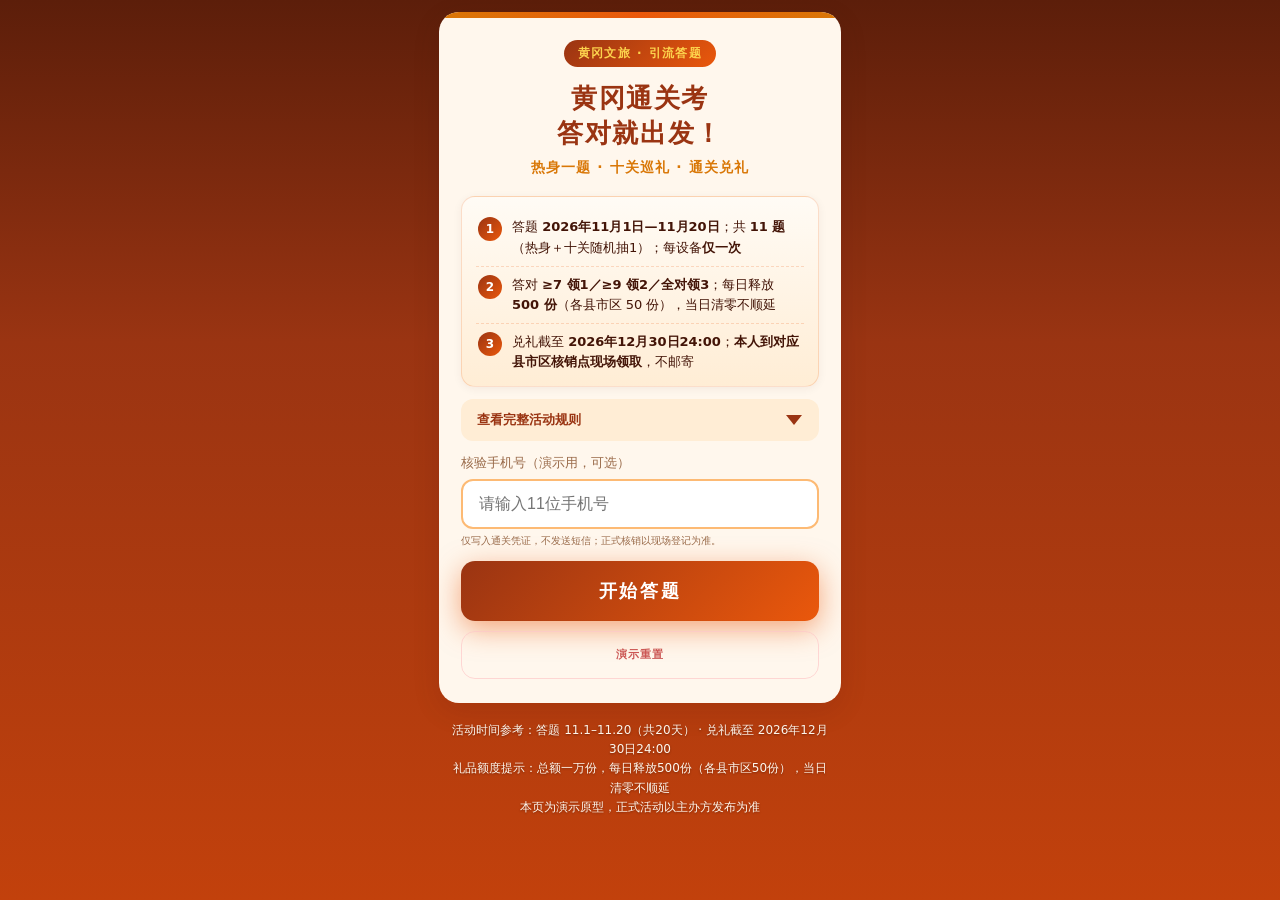
==== index.html @ 7a00eaed "sfx4: swap in SFXMint CC0 jingles Replace the short sample clips with the learning-pack tap, correct" ====
<!DOCTYPE html>
<html lang="zh-CN">
<head>
  <meta charset="UTF-8" />
  <meta name="viewport" content="width=device-width, initial-scale=1, viewport-fit=cover, maximum-scale=1" />
  <meta name="theme-color" content="#c2410c" />
  <meta name="description" content="黄冈通关考　答对就出发！——热身题＋十关文旅知识答题，通关兑礼。" />
  <title>黄冈通关考　答对就出发！</title>
  <link rel="icon" href="favicon.svg" type="image/svg+xml" />
  <link rel="stylesheet" href="styles.css?v=sfx4" />
</head>
<body>
  <div id="app">

    <!-- 首页 -->
    <section id="screen-home" class="screen active">
      <div class="hero">
        <div class="badge">黄冈文旅 · 引流答题</div>
        <h1>黄冈通关考<br />答对就出发！</h1>
        <p class="sub">热身一题 · 十关巡礼 · 通关兑礼</p>

        <ol class="rules-highlights">
          <li>答题 <strong>2026年11月1日—11月20日</strong>；共 <strong>11 题</strong>（热身＋十关随机抽1）；每设备<strong>仅一次</strong></li>
          <li>答对 <strong>≥7 领1／≥9 领2／全对领3</strong>；每日释放 <strong>500 份</strong>（各县市区 50 份），当日清零不顺延</li>
          <li>兑礼截至 <strong>2026年12月30日24:00</strong>；<strong>本人到对应县市区核销点现场领取</strong>，不邮寄</li>
        </ol>

        <details class="rules-fold">
          <summary><span class="rules-fold-summary-row"><span class="rules-fold-label">查看完整活动规则</span><span class="rules-fold-chevron" aria-hidden="true"></span></span></summary>
          <div class="rules">
            <ul>
              <li>共 <strong>11 题</strong>：1 道热身题 ＋ 10 道关卡题（对应十个县市区）</li>
              <li>每关从 3 道备题中<strong>随机抽 1 道</strong></li>
              <li>答题时间：<strong>11月1日—11月20日</strong>（共20天）</li>
              <li>答对 ≥7 题可领 1 份礼品；≥9 题 2 份；全对 3 份</li>
              <li>礼品总额一万份；每日释放 <strong>500 份</strong>（各县市区 50 份），当日清零不顺延</li>
              <li>每账号 / 设备<strong>仅一次</strong>答题资格</li>
              <li>礼品须<strong>本人到对应县市区核销点现场领取</strong>，不邮寄；兑礼截至 <strong>2026年12月30日24:00</strong></li>
              <li>领取时出示通关凭证、转发凭证（话题 <em>#黄冈通关考答对就出发#大美黄冈此心安处</em>）及手机号</li>
            </ul>
          </div>
        </details>

        <div class="field field-compact">
          <label for="phone">核验手机号（演示用，可选）</label>
          <input id="phone" type="tel" inputmode="numeric" maxlength="11" placeholder="请输入11位手机号" autocomplete="tel" />
          <p class="hint">仅写入通关凭证，不发送短信；正式核销以现场登记为准。</p>
        </div>

        <p id="demo-dongpo-note" class="demo-dongpo-note" hidden>东坡关实景样例：按题库顺序作答 3 题，可重复试看实景。</p>
        <button type="button" class="btn btn-primary btn-cta" id="btn-start">开始答题</button>
        <button type="button" class="btn btn-ghost danger btn-demo-quiet" id="btn-demo-reset">演示重置</button>
        <div id="locked-note" class="locked-note" style="display:none"></div>
      </div>
      <p class="footer-tip">
        活动时间参考：答题 11.1–11.20（共20天） · 兑礼截至 2026年12月30日24:00<br />
        礼品额度提示：总额一万份，每日释放500份（各县市区50份），当日清零不顺延<br />
        本页为演示原型，正式活动以主办方发布为准
      </p>
    </section>

    <!-- 答题 -->
    <section id="screen-quiz" class="screen">
      <div class="quiz-card">
        <div class="progress-bar" aria-hidden="true"><div class="fill" id="progress-fill" style="width:0%"></div></div>
        <!-- 进度印章：交互按 state.answers 给 .stamp 加 is-done is-ok|is-bad；当前关 is-current -->
        <ol class="stamp-track" id="stamp-track" aria-label="答题进度 共11关">
          <li class="stamp is-current" data-i="0" title="热身题"><span class="stamp-face">热</span></li>
          <li class="stamp" data-i="1" title="黄州"><span class="stamp-face">黄</span></li>
          <li class="stamp" data-i="2" title="团风"><span class="stamp-face">团</span></li>
          <li class="stamp" data-i="3" title="红安"><span class="stamp-face">红</span></li>
          <li class="stamp" data-i="4" title="麻城"><span class="stamp-face">麻</span></li>
          <li class="stamp" data-i="5" title="罗田"><span class="stamp-face">罗</span></li>
          <li class="stamp" data-i="6" title="英山"><span class="stamp-face">英</span></li>
          <li class="stamp" data-i="7" title="浠水"><span class="stamp-face">浠</span></li>
          <li class="stamp" data-i="8" title="蕲春"><span class="stamp-face">蕲</span></li>
          <li class="stamp" data-i="9" title="武穴"><span class="stamp-face">武</span></li>
          <li class="stamp" data-i="10" title="黄梅"><span class="stamp-face">梅</span></li>
        </ol>
        <div class="meta">
          <span class="gate-tag" id="gate-tag">热身题</span>
          <span class="step-num" id="step-num">1 / 11</span>
        </div>
        <p class="q-text" id="q-text"></p>
        <div class="options" id="options"></div>
        <div class="explain" id="explain"></div>
        <div class="quiz-actions" id="quiz-actions"></div>
      </div>
    </section>

    <!-- 结果 -->
    <section id="screen-result" class="screen">
      <div class="result-card">
        <div class="emoji" id="result-emoji">🏆</div>
        <h2 id="result-title">恭喜通关！</h2>
        <div class="score-line" id="score-line">0 <span>/ 11 题正确</span></div>
        <div class="tier-badge tier-0" id="tier-badge">—</div>

        <div class="voucher voucher-ticket">
          <h4>✦ 通关凭证 ✦</h4>
          <div class="row"><span class="k">凭证码</span><span class="v code" id="v-code">—</span></div>
          <div class="row"><span class="k">得分</span><span class="v" id="v-score">—</span></div>
          <div class="row"><span class="k">兑礼资格</span><span class="v" id="v-gift">—</span></div>
          <div class="row"><span class="k">手机号</span><span class="v" id="v-phone">—</span></div>
          <div class="row"><span class="k">生成时间</span><span class="v" id="v-date">—</span></div>
          <div class="row" id="v-gifts-row" style="display:none"><span class="k">已选礼品</span><span class="v" id="v-gifts">—</span></div>
          <span class="seal-hint">黄冈文旅 · 通关凭证</span>
        </div>
        <p class="gift-history-tip" id="gift-history-tip" style="display:none"></p>

        <div class="detail-list" id="detail-list" style="display:none"></div>

        <div class="share-box">
          <strong>领取前请先转发</strong><br />
          将通关凭证转发至朋友圈 / 社交平台，并带话题：
          <span class="hashtag" id="hashtag-text">#黄冈通关考答对就出发#大美黄冈此心安处</span>
          <span class="share-verify">到场核验：通关凭证 ＋ 转发凭证 ＋ 手机号。礼品<strong>仅限本人现场自取</strong>，不邮寄。</span>
        </div>

        <p class="tip-quota">
          额度提示：活动礼品总额一万份；每日释放500份（每县市区50份），当日清零不顺延。具体以各县市区核销点当日库存为准。
        </p>

        <div class="btn-row">
          <button type="button" class="btn btn-primary" id="btn-pick-gifts" hidden>去选择礼品</button>
          <button type="button" class="btn btn-gold" id="btn-copy-tag">复制话题标签</button>
          <button type="button" class="btn btn-primary" id="btn-copy-voucher">复制通关凭证全文</button>
          <button type="button" class="btn btn-ghost" id="btn-back-home">返回首页</button>
        </div>
      </div>
      <p class="footer-tip">演示原型 · 黄冈文旅</p>
    </section>

    <!-- 选礼（有兑礼资格时） -->
    <section id="screen-gifts" class="screen">
      <div class="gift-card">
        <h2>选择礼品领取点</h2>
        <p class="gift-hint">可按资格选取 <strong id="gift-quota">0</strong> 份；选项对应黄冈十县市区<br />具体品类以各地核销点备案为准</p>
        <p class="gift-count">已选 <span class="n" id="gift-picked">0</span> / <span id="gift-max">0</span> · 还可选 <span class="n" id="gift-remain">0</span> 份</p>
        <div class="gift-grid" id="gift-grid">
          <!-- 由 app.js 填充十县市区选项 -->
        </div>
        <div class="btn-row">
          <button type="button" class="btn btn-primary" id="btn-gift-confirm" disabled>确认选择</button>
          <button type="button" class="btn btn-ghost" id="btn-gift-skip">返回结果页</button>
        </div>
      </div>
      <p class="footer-tip">多份礼品须分别到对应县市区现场领取 · 不邮寄</p>
    </section>

    <!-- 领取须知 -->
    <section id="screen-claim" class="screen">
      <div class="claim-card">
        <div class="emoji" id="claim-emoji">🎉</div>
        <h2 id="claim-title">恭喜通过</h2>
        <div class="score-line" id="claim-score-line">0 <span>/ 11 题正确</span></div>
        <div class="tier-badge tier-0" id="claim-tier-badge">—</div>

        <div class="claim-body" id="claim-body">
          请于 <span class="deadline" id="claim-deadline">2026年12月30日24:00</span> 前，本人前往所选礼品所属县市区的<strong>指定游客中心／核销点</strong>现场领取。
          <p class="place-line" id="claim-places"></p>
        </div>
        <div class="claim-picks" id="claim-picks-box">
          <h4>已选礼品／领取点</h4>
          <ul id="claim-pick-list"></ul>
        </div>
        <p class="claim-warn" id="claim-warn">
          逾期未到场领取的，名额自动失效，不予补发、不予折现。礼品仅限本人现场自取，不邮寄。领取须出示通关凭证、转发凭证并核验手机号。
        </p>

        <div class="voucher voucher-ticket" id="claim-voucher-box">
          <h4>✦ 通关凭证 ✦</h4>
          <div class="row"><span class="k">凭证码</span><span class="v code" id="c-code">—</span></div>
          <div class="row"><span class="k">得分</span><span class="v" id="c-score">—</span></div>
          <div class="row"><span class="k">兑礼资格</span><span class="v" id="c-gift">—</span></div>
          <div class="row"><span class="k">手机号</span><span class="v" id="c-phone">—</span></div>
          <div class="row"><span class="k">生成时间</span><span class="v" id="c-date">—</span></div>
          <span class="seal-hint">黄冈文旅 · 通关凭证</span>
        </div>

        <div class="detail-list" id="claim-detail-list" style="display:none"></div>

        <div class="share-box">
          <strong>领取前请先转发</strong><br />
          将通关凭证转发至朋友圈 / 社交平台，并带话题：
          <span class="hashtag" id="claim-hashtag">#黄冈通关考答对就出发#大美黄冈此心安处</span>
          <span class="share-verify">到场核验：通关凭证 ＋ 转发凭证 ＋ 手机号。礼品<strong>仅限本人现场自取</strong>，不邮寄。</span>
        </div>

        <div class="btn-row">
          <button type="button" class="btn btn-gold" id="btn-claim-copy-tag">复制话题标签</button>
          <button type="button" class="btn btn-primary" id="btn-claim-copy-voucher">复制通关凭证全文</button>
          <button type="button" class="btn btn-gold" id="btn-claim-copy">复制领取须知</button>
          <button type="button" class="btn btn-ghost" id="btn-claim-voucher">查看通关凭证卡</button>
          <button type="button" class="btn btn-ghost" id="btn-claim-home">返回首页</button>
        </div>
      </div>
      <p class="footer-tip">演示原型 · 兑礼截至 2026年12月30日24:00</p>
    </section>
  </div>

  <div class="toast" id="toast" role="status"></div>
  <div id="photo-lightbox" class="photo-lightbox" hidden>
    <button type="button" class="lb-close" id="lb-close" aria-label="关闭">×</button>
    <img id="lb-img" alt="东坡赤壁实景" />
  </div>
  <!-- SFX: SFXMint learning pack, CC0 -->
  <script src="app.js?v=sfx4"></script>
</body>
</html>
---- styles.css ----
/* 黄冈通关考 — mobile-first 暖橙秋色（赏秋红叶感） */
:root {
  /* 变量名保留兼容 class；取值改为暖橙／琥珀／米奶油 */
  --red-deep: #9a3412;
  --red: #ea580c;
  --red-soft: #fb923c;
  --gold: #d97706;
  --gold-light: #fcd34d;
  --cream: #fff7ed;
  --cream-dark: #ffedd5;
  --ink: #431407;
  --ink-soft: #7c2d12;
  --muted: #9a6b4a;
  --ok: #3f6212;
  --ok-bg: #ecfccb;
  --bad: #b91c1c;
  --bad-bg: #fee2e2;
  --white: #ffffff;
  --shadow: 0 8px 28px rgba(67, 20, 7, 0.12);
  --radius: 16px;
  --safe-b: env(safe-area-inset-bottom, 0px);
  --safe-t: env(safe-area-inset-top, 0px);
}

*, *::before, *::after { box-sizing: border-box; margin: 0; padding: 0; }

html { -webkit-text-size-adjust: 100%; }

body {
  font-family: "PingFang SC", "Hiragino Sans GB", "Microsoft YaHei",
    "Noto Sans SC", system-ui, -apple-system, sans-serif;
  background: linear-gradient(180deg, #5c1e0a 0%, #9a3412 38%, #c2410c 100%);
  color: var(--ink);
  min-height: 100dvh;
  line-height: 1.55;
  padding: var(--safe-t) 0 var(--safe-b);
}

#app {
  max-width: 430px;
  margin: 0 auto;
  min-height: 100dvh;
  padding: 12px 14px 28px;
  position: relative;
}

.screen { display: none; animation: fadeIn 0.35s ease; }
.screen.active { display: block; }

@keyframes fadeIn {
  from { opacity: 0; transform: translateY(10px); }
  to { opacity: 1; transform: none; }
}

/* —— 首页 —— */
.hero {
  background: var(--cream);
  border-radius: 20px;
  padding: 28px 22px 24px;
  box-shadow: var(--shadow);
  text-align: center;
  position: relative;
  overflow: hidden;
}

.hero::before {
  content: "";
  position: absolute;
  top: 0; left: 0; right: 0;
  height: 6px;
  background: linear-gradient(90deg, var(--gold), var(--red), var(--gold));
}

.badge {
  display: inline-block;
  background: linear-gradient(135deg, var(--red-deep), var(--red));
  color: var(--gold-light);
  font-size: 12px;
  letter-spacing: 0.12em;
  padding: 4px 14px;
  border-radius: 999px;
  margin-bottom: 14px;
  font-weight: 600;
}

.hero h1 {
  font-size: 26px;
  font-weight: 800;
  color: var(--red-deep);
  letter-spacing: 0.06em;
  line-height: 1.35;
  margin-bottom: 6px;
}

.hero .sub {
  font-size: 14px;
  color: var(--gold);
  font-weight: 600;
  margin-bottom: 18px;
  letter-spacing: 0.08em;
}

.rules {
  text-align: left;
  background: var(--cream-dark);
  border-radius: 12px;
  padding: 14px 16px;
  font-size: 13px;
  color: var(--ink-soft);
  margin-bottom: 18px;
}

.rules h3 {
  font-size: 14px;
  color: var(--red-deep);
  margin-bottom: 8px;
  display: flex;
  align-items: center;
  gap: 6px;
}

.rules ul { padding-left: 1.15em; }
.rules li { margin-bottom: 5px; }
.rules li::marker { color: var(--gold); }

.field {
  text-align: left;
  margin-bottom: 16px;
}

.field label {
  display: block;
  font-size: 13px;
  color: var(--ink-soft);
  margin-bottom: 6px;
  font-weight: 600;
}

.field input {
  width: 100%;
  padding: 14px 16px;
  font-size: 16px;
  border: 2px solid #fdba74;
  border-radius: 12px;
  background: var(--white);
  color: var(--ink);
  outline: none;
  transition: border-color 0.2s;
}

.field input:focus { border-color: var(--red); }
.field .hint { font-size: 11px; color: var(--muted); margin-top: 4px; }

.btn {
  display: block;
  width: 100%;
  padding: 16px 20px;
  font-size: 17px;
  font-weight: 700;
  border: none;
  border-radius: 14px;
  cursor: pointer;
  letter-spacing: 0.08em;
  transition: transform 0.15s, box-shadow 0.15s, opacity 0.15s;
  -webkit-tap-highlight-color: transparent;
  font-family: inherit;
}

.btn:active { transform: scale(0.98); }
.btn:disabled { opacity: 0.45; cursor: not-allowed; transform: none; }
/* hidden 须压过 .btn { display:block } */
.btn[hidden],
button[hidden],
[hidden] {
  display: none !important;
}


.btn-primary {
  background: linear-gradient(135deg, var(--red-deep) 0%, var(--red) 100%);
  color: var(--white);
  box-shadow: 0 6px 20px rgba(234, 88, 12, 0.4);
}

.btn-gold {
  background: linear-gradient(135deg, #b45309, var(--gold));
  color: var(--white);
  box-shadow: 0 6px 20px rgba(217, 119, 6, 0.35);
}

.btn-ghost {
  background: transparent;
  color: var(--ink-soft);
  border: 1.5px solid #fdba74;
  font-size: 14px;
  font-weight: 600;
  padding: 12px;
  margin-top: 10px;
}

.btn-ghost.danger {
  color: var(--bad);
  border-color: #f87171;
  background: rgba(254, 226, 226, 0.55);
  font-size: 13px;
  font-weight: 700;
}

.locked-note {
  margin-top: 14px;
  padding: 12px;
  background: #fff3cd;
  border-radius: 10px;
  font-size: 13px;
  color: #856404;
  text-align: left;
}

.footer-tip {
  margin-top: 18px;
  font-size: 12px;
  color: #fff7ed;
  text-shadow: 0 1px 2px rgba(67, 20, 7, 0.45);
  text-align: center;
  line-height: 1.6;
  padding: 0 8px;
}

/* —— 答题 —— */
.quiz-card {
  background: var(--cream);
  border-radius: 20px;
  padding: 20px 18px 22px;
  box-shadow: var(--shadow);
}

.progress-bar {
  height: 6px;
  background: #fed7aa;
  border-radius: 999px;
  overflow: hidden;
  margin-bottom: 14px;
}

.progress-bar .fill {
  height: 100%;
  background: linear-gradient(90deg, var(--gold), var(--red));
  border-radius: 999px;
  transition: width 0.4s ease;
}

.meta {
  display: flex;
  justify-content: space-between;
  align-items: center;
  margin-bottom: 16px;
  gap: 8px;
}

.gate-tag {
  background: linear-gradient(135deg, var(--red-deep), var(--red));
  color: var(--gold-light);
  font-size: 13px;
  font-weight: 700;
  padding: 5px 12px;
  border-radius: 8px;
  letter-spacing: 0.05em;
}

.step-num {
  font-size: 13px;
  color: var(--muted);
  font-weight: 600;
}

.q-text {
  font-size: 17px;
  font-weight: 700;
  color: var(--ink);
  margin-bottom: 18px;
  line-height: 1.5;
}

.options { display: flex; flex-direction: column; gap: 10px; }

.opt {
  display: flex;
  align-items: flex-start;
  gap: 12px;
  padding: 14px 14px;
  background: var(--white);
  border: 2px solid #fdba74;
  border-radius: 14px;
  cursor: pointer;
  text-align: left;
  font-size: 15px;
  color: var(--ink);
  font-family: inherit;
  transition: border-color 0.15s, background 0.15s;
  -webkit-tap-highlight-color: transparent;
  line-height: 1.45;
  width: 100%;
}

.opt:active:not(:disabled) { border-color: var(--red-soft); }
.opt:disabled { cursor: default; }

.opt .letter {
  flex-shrink: 0;
  width: 28px;
  height: 28px;
  border-radius: 50%;
  background: var(--cream-dark);
  color: var(--red-deep);
  font-weight: 800;
  font-size: 13px;
  display: flex;
  align-items: center;
  justify-content: center;
}

.opt.selected { border-color: var(--red); background: #ffedd5; }
.opt.correct {
  border-color: var(--ok);
  background: var(--ok-bg);
}
.opt.correct .letter { background: var(--ok); color: #fff; }
.opt.wrong {
  border-color: var(--bad);
  background: var(--bad-bg);
}
.opt.wrong .letter { background: var(--bad); color: #fff; }
.opt.dim { opacity: 0.45; }

/* —— 解析 —— */
.explain {
  margin-top: 16px;
  padding: 14px;
  border-radius: 12px;
  font-size: 13px;
  line-height: 1.55;
  display: none;
}

.explain.show { display: block; animation: fadeIn 0.3s ease; }
.explain.ok { background: var(--ok-bg); color: var(--ok); }
.explain.bad { background: var(--bad-bg); color: var(--bad); }
.explain .title { font-weight: 800; margin-bottom: 4px; font-size: 14px; }
.explain .body { color: var(--ink-soft); }

.explain-photo {
  display: block;
  width: 100%;
  margin: 10px 0 0;
  padding: 0;
  border: 0;
  background: transparent;
  cursor: zoom-in;
  border-radius: 12px;
  -webkit-tap-highlight-color: transparent;
  font: inherit;
}
.explain-photo img {
  display: block;
  width: 100%;
  height: auto;
  aspect-ratio: 16 / 9;
  object-fit: cover;
  border-radius: 12px;
  background: #fed7aa;
  border: 1px solid rgba(154, 52, 18, 0.16);
  box-shadow: 0 4px 14px rgba(67, 20, 7, 0.12);
}

.photo-lightbox {
  position: fixed;
  inset: 0;
  z-index: 120;
  display: flex;
  align-items: center;
  justify-content: center;
  padding: calc(56px + var(--safe-t)) 16px calc(24px + var(--safe-b));
  background: rgba(28, 12, 6, 0.88);
}
.photo-lightbox[hidden] { display: none !important; }
.photo-lightbox img {
  display: block;
  max-width: 100%;
  max-height: 100%;
  width: auto;
  height: auto;
  object-fit: contain;
  border-radius: 12px;
  background: #1c0c06;
  box-shadow: 0 12px 40px rgba(0, 0, 0, 0.45);
}
.lb-close {
  position: absolute;
  top: calc(12px + var(--safe-t));
  right: 12px;
  width: 44px;
  height: 44px;
  border: 0;
  border-radius: 50%;
  background: rgba(255, 247, 237, 0.95);
  color: var(--red-deep);
  font-size: 28px;
  line-height: 1;
  font-weight: 600;
  cursor: pointer;
  font-family: inherit;
  box-shadow: 0 4px 14px rgba(0, 0, 0, 0.28);
}
body.lb-open { overflow: hidden; }

.demo-dongpo-note {
  margin: 0 0 10px;
  padding: 8px 10px;
  font-size: 12px;
  line-height: 1.45;
  text-align: left;
  color: var(--ink-soft);
  background: #fff7ed;
  border: 1px dashed rgba(217, 119, 6, 0.55);
  border-radius: 10px;
}

.quiz-actions { margin-top: 16px; }

/* —— 结果 —— */
.result-card {
  background: var(--cream);
  border-radius: 20px;
  padding: 26px 20px 22px;
  box-shadow: var(--shadow);
  text-align: center;
}

.result-card .emoji { font-size: 42px; margin-bottom: 8px; }

.result-card h2 {
  font-size: 22px;
  color: var(--red-deep);
  font-weight: 800;
  margin-bottom: 6px;
}

.score-line {
  font-size: 28px;
  font-weight: 800;
  color: var(--gold);
  margin: 10px 0 4px;
}

.score-line span { color: var(--ink); font-size: 16px; font-weight: 600; }

.tier-badge {
  display: inline-block;
  margin: 10px 0 16px;
  padding: 8px 18px;
  border-radius: 999px;
  font-size: 14px;
  font-weight: 700;
  letter-spacing: 0.05em;
}

.tier-0 { background: #fed7aa; color: var(--muted); }
.tier-1 { background: #d4edda; color: var(--ok); }
.tier-2 { background: #fef3c7; color: #92400e; }
.tier-3 { background: linear-gradient(135deg, #fde68a, #f59e0b); color: #78350f; }

.voucher {
  position: relative;
  /* 票面底 + 上下虚线；左右撕口用伪元素圆抠在奶油卡上 */
  background-color: #fffbeb;
  background-image:
    repeating-linear-gradient(90deg, #f59e0b 0 5px, transparent 5px 10px),
    repeating-linear-gradient(90deg, #f59e0b 0 5px, transparent 5px 10px),
    linear-gradient(180deg, #fffbeb 0%, #ffffff 45%, #fff7ed 100%);
  background-size: calc(100% - 28px) 1.5px, calc(100% - 28px) 1.5px, 100% 100%;
  background-position: center 11px, center calc(100% - 11px), 0 0;
  background-repeat: no-repeat;
  border: 2px solid #d97706;
  border-radius: 14px;
  padding: 22px 18px 18px;
  text-align: left;
  margin: 8px 6px 16px;
  box-shadow:
    0 0 0 3px rgba(217, 119, 6, 0.12),
    0 10px 28px rgba(67, 20, 7, 0.1);
  overflow: visible;
}

/* 左右半圆撕口：圆心在边线上，填奶油卡底色，描金边 */
.voucher::before,
.voucher::after {
  content: "";
  position: absolute;
  top: 50%;
  width: 18px;
  height: 18px;
  margin-top: -9px;
  border-radius: 50%;
  background: var(--cream);
  border: 2px solid #d97706;
  box-sizing: border-box;
  pointer-events: none;
  z-index: 2;
}
.voucher::before { left: -11px; }
.voucher::after { right: -11px; }

.voucher h4 {
  font-size: 14px;
  color: var(--red-deep);
  letter-spacing: 0.18em;
  margin-bottom: 12px;
  text-align: center;
  font-weight: 800;
}

.voucher .row {
  display: flex;
  justify-content: space-between;
  font-size: 13px;
  padding: 4px 0;
  border-bottom: 1px solid #fed7aa;
  gap: 8px;
}

.voucher .row:last-child { border-bottom: none; }
.voucher .k { color: var(--muted); flex-shrink: 0; }
.voucher .v { color: var(--ink); font-weight: 600; text-align: right; word-break: break-all; }
.voucher .code {
  font-family: ui-monospace, "SF Mono", Menlo, Consolas, monospace;
  font-size: 16px;
  font-weight: 800;
  letter-spacing: 0.08em;
  color: var(--red-deep);
}

.share-box {
  background: var(--cream-dark);
  border-radius: 12px;
  padding: 14px;
  text-align: left;
  font-size: 13px;
  color: var(--ink-soft);
  margin-bottom: 14px;
}

.share-box strong { color: var(--red-deep); }
.hashtag {
  display: block;
  margin: 8px 0;
  padding: 10px;
  background: var(--white);
  border-radius: 8px;
  color: var(--red);
  font-weight: 700;
  font-size: 13px;
  word-break: break-all;
  text-align: center;
}

.tip-quota {
  font-size: 12px;
  color: var(--muted);
  background: #fffbeb;
  border-radius: 10px;
  padding: 10px 12px;
  text-align: left;
  margin-bottom: 14px;
  line-height: 1.5;
}

.btn-row { display: flex; flex-direction: column; gap: 8px; }

.toast {
  position: fixed;
  left: 50%;
  top: calc(16px + var(--safe-t));
  bottom: auto;
  transform: translateX(-50%) translateY(-12px);
  background: rgba(67, 20, 7, 0.92);
  color: #fff;
  padding: 10px 20px;
  border-radius: 999px;
  font-size: 14px;
  opacity: 0;
  pointer-events: none;
  transition: opacity 0.25s, transform 0.25s;
  z-index: 99;
  white-space: nowrap;
  max-width: 90vw;
}

.toast.show {
  opacity: 1;
  transform: translateX(-50%) translateY(0);
}

.detail-list {
  text-align: left;
  margin: 12px 0 16px;
  font-size: 12px;
  color: var(--ink-soft);
  max-height: min(52vh, 360px);
  overflow-y: auto;
  -webkit-overflow-scrolling: touch;
  background: var(--cream-dark);
  border-radius: 10px;
  padding: 10px 12px;
}

.detail-list .d-row {
  display: flex;
  justify-content: space-between;
  padding: 3px 0;
  gap: 8px;
}

.detail-list .ok { color: var(--ok); font-weight: 700; }
.detail-list .bad { color: var(--bad); font-weight: 700; }

/* —— 竖屏体验补强（页面设计） —— */
.btn { min-height: 48px; }
.opt { min-height: 48px; }
.field input { min-height: 48px; }

.rules {
  line-height: 1.6;
}
.rules li { margin-bottom: 7px; }
.rules em {
  font-style: normal;
  color: var(--red-deep);
  font-weight: 600;
  word-break: break-all;
}

.hashtag {
  line-height: 1.45;
  user-select: all;
  -webkit-user-select: all;
}

.q-text { word-break: break-word; }
.opt > span:last-child { flex: 1; min-width: 0; }

.quiz-actions .btn + .btn { margin-top: 8px; }

.voucher-ticket .row .k {
  font-size: 12px;
}
.voucher-ticket .seal-hint {
  display: block;
  margin-top: 10px;
  text-align: center;
  font-size: 11px;
  letter-spacing: 0.2em;
  color: rgba(185, 28, 28, 0.55);
  font-weight: 700;
}

@media (max-width: 360px) {
  .hero h1 { font-size: 22px; }
  .q-text { font-size: 16px; }
  .hero { padding: 22px 16px 20px; }
  .quiz-card, .result-card { padding-left: 14px; padding-right: 14px; }
}

@media (prefers-reduced-motion: reduce) {
  .screen,
  .explain.show,
  .toast,
  .progress-bar .fill {
    animation: none !important;
    transition: none !important;
  }
}


/* —— 选礼 / 领取须知（页面设计） —— */
.gift-card, .claim-card {
  background: var(--cream);
  border-radius: 20px;
  padding: 22px 18px 20px;
  box-shadow: var(--shadow);
}

.gift-card h2, .claim-card h2 {
  font-size: 20px;
  font-weight: 800;
  color: var(--red-deep);
  text-align: center;
  margin-bottom: 6px;
}

.gift-hint {
  text-align: center;
  font-size: 13px;
  color: var(--ink-soft);
  margin-bottom: 14px;
}

.gift-hint strong { color: var(--red); }

.gift-grid {
  display: grid;
  grid-template-columns: 1fr 1fr;
  gap: 10px;
  margin-bottom: 14px;
}

.gift-opt {
  display: flex;
  flex-direction: column;
  align-items: flex-start;
  gap: 4px;
  text-align: left;
  padding: 14px 12px;
  min-height: 76px;
  background: var(--white);
  border: 2px solid #fdba74;
  border-radius: 14px;
  cursor: pointer;
  font-family: inherit;
  color: var(--ink);
  -webkit-tap-highlight-color: transparent;
  transition: border-color 0.15s, background 0.15s, box-shadow 0.15s;
  width: 100%;
}

.gift-opt:active { transform: scale(0.98); }
.gift-opt .place {
  font-size: 15px;
  font-weight: 800;
  color: var(--red-deep);
}
.gift-opt .desc {
  font-size: 11px;
  color: var(--muted);
  line-height: 1.35;
}
.gift-opt.selected {
  border-color: var(--red);
  background: #ffedd5;
  box-shadow: 0 0 0 2px rgba(234, 88, 12, 0.35), inset 0 0 0 1px rgba(234, 88, 12, 0.2);
  position: relative;
}
.gift-opt.selected::after {
  content: "✓";
  position: absolute;
  top: 8px;
  right: 10px;
  width: 22px;
  height: 22px;
  border-radius: 50%;
  background: var(--red);
  color: #fff;
  font-size: 13px;
  font-weight: 800;
  display: flex;
  align-items: center;
  justify-content: center;
  line-height: 1;
}
.gift-opt.selected .place { color: var(--red); padding-right: 28px; }
.gift-opt:disabled {
  opacity: 0.4;
  cursor: not-allowed;
}

.gift-count {
  font-size: 13px;
  text-align: center;
  color: var(--ink-soft);
  margin-bottom: 12px;
}
.gift-count .n { color: var(--gold); font-weight: 800; font-size: 16px; }

.claim-card .emoji { font-size: 42px; text-align: center; margin-bottom: 6px; }

.claim-body {
  background: var(--cream-dark);
  border-radius: 12px;
  padding: 14px 16px;
  font-size: 14px;
  color: var(--ink);
  line-height: 1.65;
  margin: 12px 0 14px;
}
.claim-body .deadline {
  display: inline-block;
  color: var(--red-deep);
  font-weight: 800;
  font-size: 16px;
  background: #ffedd5;
  border-radius: 8px;
  padding: 2px 8px;
  margin: 0 2px;
}
.claim-body .place-line { margin-top: 8px; }
.claim-warn {
  font-size: 12px;
  color: var(--bad);
  background: var(--bad-bg);
  border-radius: 10px;
  padding: 10px 12px;
  line-height: 1.55;
  margin-bottom: 14px;
}
.claim-picks {
  text-align: left;
  font-size: 13px;
  color: var(--ink-soft);
  background: var(--white);
  border: 1.5px dashed var(--gold);
  border-radius: 12px;
  padding: 12px 14px;
  margin-bottom: 14px;
}
.claim-picks h4 {
  font-size: 12px;
  color: var(--gold);
  letter-spacing: 0.08em;
  margin-bottom: 8px;
}
.claim-picks li { margin-left: 1.1em; margin-bottom: 4px; }


/* —— 选礼历史提示 / 须知页补强 —— */
.gift-history-tip {
  font-size: 13px;
  color: var(--bad);
  background: var(--bad-bg);
  border-radius: 10px;
  padding: 10px 12px;
  line-height: 1.5;
  margin: 10px 0 12px;
}
.claim-card .score-line { margin: 8px 0 6px; }
.claim-card .tier-badge { margin-bottom: 12px; }
.claim-card .voucher { margin: 12px 0; }
.claim-card .share-box { margin-bottom: 12px; }
.voucher .row#v-gifts-row .v {
  text-align: right;
  max-width: 62%;
  word-break: break-word;
  font-size: 13px;
  font-weight: 600;
}


/* —— UI抛光①：三条要点＋折叠规则＋主按钮（无海报） —— */
.rules-highlights {
  list-style: none;
  counter-reset: rh;
  margin: 0 0 12px;
  padding: 12px 14px;
  text-align: left;
  background: linear-gradient(180deg, #fffbf5 0%, var(--cream-dark, #f5e6d3) 100%);
  border: 1px solid rgba(234, 88, 12, 0.18);
  border-radius: 14px;
  box-shadow: 0 2px 10px rgba(67, 20, 7, 0.06);
}
.rules-highlights li {
  position: relative;
  counter-increment: rh;
  padding: 8px 4px 8px 36px;
  font-size: 13px;
  line-height: 1.55;
  color: var(--ink);
  border-bottom: 1px dashed rgba(234, 88, 12, 0.2);
}
.rules-highlights li:last-child { border-bottom: none; padding-bottom: 2px; }
.rules-highlights li::before {
  content: counter(rh);
  position: absolute;
  left: 2px;
  top: 8px;
  width: 24px;
  height: 24px;
  border-radius: 50%;
  background: linear-gradient(135deg, var(--red-deep), var(--red));
  color: #fff;
  font-size: 12px;
  font-weight: 800;
  display: flex;
  align-items: center;
  justify-content: center;
  line-height: 24px;
  text-align: center;
}

.rules-fold {
  text-align: left;
  margin-bottom: 12px;
  border-radius: 12px;
  background: var(--cream-dark, #f5e6d3);
  overflow: hidden;
}
.rules-fold > summary {
  list-style: none;
  cursor: pointer;
  padding: 12px 16px;
  font-size: 13px;
  font-weight: 700;
  color: var(--red-deep);
  /* WeChat/X5 ignores display:flex on summary itself; keep this a plain block. */
  display: block;
  -webkit-tap-highlight-color: transparent;
  user-select: none;
}
.rules-fold > summary::-webkit-details-marker { display: none; }
.rules-fold > summary::marker { content: none; }
/* Flex row lives on the inner wrapper so the caret stays beside the label in WeChat. */
.rules-fold-summary-row {
  display: -webkit-box;
  display: -webkit-flex;
  display: flex;
  -webkit-box-orient: horizontal;
  -webkit-box-direction: normal;
  -webkit-flex-direction: row;
  flex-direction: row;
  -webkit-flex-wrap: nowrap;
  flex-wrap: nowrap;
  -webkit-box-align: center;
  -webkit-align-items: center;
  align-items: center;
  -webkit-box-pack: justify;
  -webkit-justify-content: space-between;
  justify-content: space-between;
  width: 100%;
  gap: 12px;
  color: var(--red-deep);
  white-space: nowrap;
}
.rules-fold-label {
  -webkit-box-flex: 1;
  -webkit-flex: 1 1 auto;
  flex: 1 1 auto;
  min-width: 0;
  white-space: nowrap;
  line-height: 1.3;
  color: inherit;
}
/* 18px slot so the caret stays on the label row and stays readable on narrow phones */
.rules-fold-chevron {
  -webkit-flex: 0 0 18px;
  flex: 0 0 18px;
  width: 18px;
  height: 18px;
  min-width: 18px;
  display: -webkit-flex;
  display: flex;
  -webkit-align-items: center;
  align-items: center;
  -webkit-justify-content: center;
  justify-content: center;
  color: inherit;
  line-height: 0;
  transition: transform 0.2s ease;
}
.rules-fold-chevron::before {
  content: "";
  display: block;
  width: 0;
  height: 0;
  border-left: 8px solid transparent;
  border-right: 8px solid transparent;
  border-top: 10px solid currentColor;
}
.rules-fold[open] > summary .rules-fold-chevron { transform: rotate(180deg); }
.rules-fold .rules {
  margin: 0;
  border-radius: 0;
  padding-top: 0;
  background: transparent;
  box-shadow: none;
}
.rules-fold .rules ul { padding-bottom: 4px; }

.btn-cta {
  font-size: 18px;
  padding: 18px 20px;
  min-height: 56px;
  box-shadow: 0 8px 28px rgba(234, 88, 12, 0.5);
  margin-bottom: 10px;
  letter-spacing: 0.14em;
}

.field-compact { margin-bottom: 12px; }
.field-compact label { font-weight: 500; color: var(--muted); }
.field-compact .hint { font-size: 10px; }

.btn-demo-quiet {
  margin-top: 6px;
  padding: 8px 12px;
  font-size: 11px !important;
  font-weight: 600 !important;
  opacity: 0.72;
  background: transparent !important;
  border-color: #fecaca !important;
}


/* —— UI抛光②：凭证票根金边／撕边感 —— */
.share-box {
  border: 1.5px dashed rgba(217, 119, 6, 0.55);
  background: linear-gradient(180deg, #fff7ed, #ffedd5);
}
.share-box .hashtag {
  display: block;
  width: fit-content;
  max-width: 100%;
  box-sizing: border-box;
  margin: 8px 0 10px;
  padding: 8px 10px;
  border-radius: 8px;
  background: rgba(255, 255, 255, 0.85);
  border: 1px dashed var(--gold);
  color: var(--red-deep);
  font-weight: 700;
  line-height: 1.45;
  word-break: break-all;
}


/* 领取页奶油底与结果页一致，撕口同色 */
.claim-card .voucher::before,
.claim-card .voucher::after {
  background: var(--cream);
}

.share-box .share-verify {
  display: block;
  margin-top: 2px;
  line-height: 1.55;
}


/* —— UI抛光③：进度印章条＋轻反馈 —— */
.stamp-track {
  list-style: none;
  display: flex;
  flex-wrap: nowrap;
  justify-content: space-between;
  gap: 4px;
  margin: 0 0 12px;
  padding: 2px 0 4px;
  overflow-x: auto;
  -webkit-overflow-scrolling: touch;
  scrollbar-width: none;
}
.stamp-track::-webkit-scrollbar { display: none; }

.stamp {
  flex: 1 1 0;
  min-width: 28px;
  max-width: 36px;
  aspect-ratio: 1;
  margin: 0 auto;
  position: relative;
}

.stamp-face {
  position: relative;
  display: grid;
  place-items: center;
  width: 100%;
  height: 100%;
  border-radius: 50%;
  border: 2px solid rgba(217, 119, 6, 0.4);
  background: #fff7ed;
  color: var(--muted);
  font-size: 11px;
  font-weight: 800;
  letter-spacing: 0;
  box-shadow: inset 0 0 0 1px rgba(255, 255, 255, 0.6);
  transition: background 0.2s, border-color 0.2s, color 0.2s, transform 0.2s, box-shadow 0.2s;
}

/* 未到 */
.stamp.is-todo .stamp-face,
.stamp:not(.is-current):not(.is-ok):not(.is-bad) .stamp-face {
  opacity: 0.72;
}

/* 当前关 */
.stamp.is-current .stamp-face {
  opacity: 1;
  border-color: var(--red);
  background: linear-gradient(145deg, #fff7ed, #fed7aa);
  color: var(--red-deep);
  box-shadow:
    0 0 0 3px rgba(234, 88, 12, 0.22),
    inset 0 0 0 1px rgba(255, 247, 237, 0.8);
  animation: stampPulse 1.4s ease-in-out infinite;
}

@keyframes stampPulse {
  0%, 100% { transform: scale(1); }
  50% { transform: scale(1.06); }
}

@media (prefers-reduced-motion: reduce) {
  .stamp.is-current .stamp-face { animation: none; }
  .stamp.is-ok .stamp-face,
  .stamp.is-bad .stamp-face,
  .explain.show,
  .opt.correct,
  .opt.wrong { animation: none !important; }
}

/* 答对：朱红印章感 */
.stamp.is-ok .stamp-face {
  opacity: 1;
  border-color: #b45309;
  background: radial-gradient(circle at 35% 30%, #fb923c, #c2410c 70%);
  color: #fff7ed;
  box-shadow: 0 2px 6px rgba(154, 52, 18, 0.35);
  animation: stampPop 0.35s ease;
}
.stamp.is-ok .stamp-face::after {
  content: "✓";
  position: absolute;
  right: -2px;
  bottom: -2px;
  width: 14px;
  height: 14px;
  border-radius: 50%;
  background: var(--ok);
  color: #fff;
  font-size: 9px;
  font-weight: 900;
  display: grid;
  place-items: center;
  line-height: 1;
  border: 1.5px solid #fff7ed;
}

/* 答错：淡墨印 */
.stamp.is-bad .stamp-face {
  opacity: 1;
  border-color: #9a6b4a;
  background: linear-gradient(145deg, #ffedd5, #e7d5c3);
  color: var(--bad);
  animation: stampPop 0.35s ease;
}
.stamp.is-bad .stamp-face::after {
  content: "✗";
  position: absolute;
  right: -2px;
  bottom: -2px;
  width: 14px;
  height: 14px;
  border-radius: 50%;
  background: var(--bad);
  color: #fff;
  font-size: 9px;
  font-weight: 900;
  display: grid;
  place-items: center;
  line-height: 1;
  border: 1.5px solid #fff7ed;
}

@keyframes stampPop {
  0% { transform: scale(0.7); }
  70% { transform: scale(1.12); }
  100% { transform: scale(1); }
}

/* 轻反馈：选项／解析微弹 */
.opt.correct { animation: optFlashOk 0.45s ease; }
.opt.wrong { animation: optFlashBad 0.45s ease; }
@keyframes optFlashOk {
  0% { transform: scale(0.98); box-shadow: 0 0 0 0 rgba(63, 98, 18, 0.35); }
  60% { transform: scale(1.01); box-shadow: 0 0 0 6px rgba(63, 98, 18, 0); }
  100% { transform: none; box-shadow: none; }
}
@keyframes optFlashBad {
  0%, 40%, 80% { transform: translateX(0); }
  20% { transform: translateX(-4px); }
  60% { transform: translateX(4px); }
  100% { transform: none; }
}

.explain.show.ok,
.explain.show.bad {
  animation: explainIn 0.35s ease;
}
@keyframes explainIn {
  from { opacity: 0; transform: translateY(6px); }
  to { opacity: 1; transform: none; }
}

/* 答题卡瞬时描边闪（交互可短时加 .flash-ok / .flash-bad） */
.quiz-card.flash-ok {
  box-shadow: 0 0 0 3px rgba(63, 98, 18, 0.45), var(--shadow);
}
.quiz-card.flash-bad {
  box-shadow: 0 0 0 3px rgba(185, 28, 28, 0.35), var(--shadow);
}
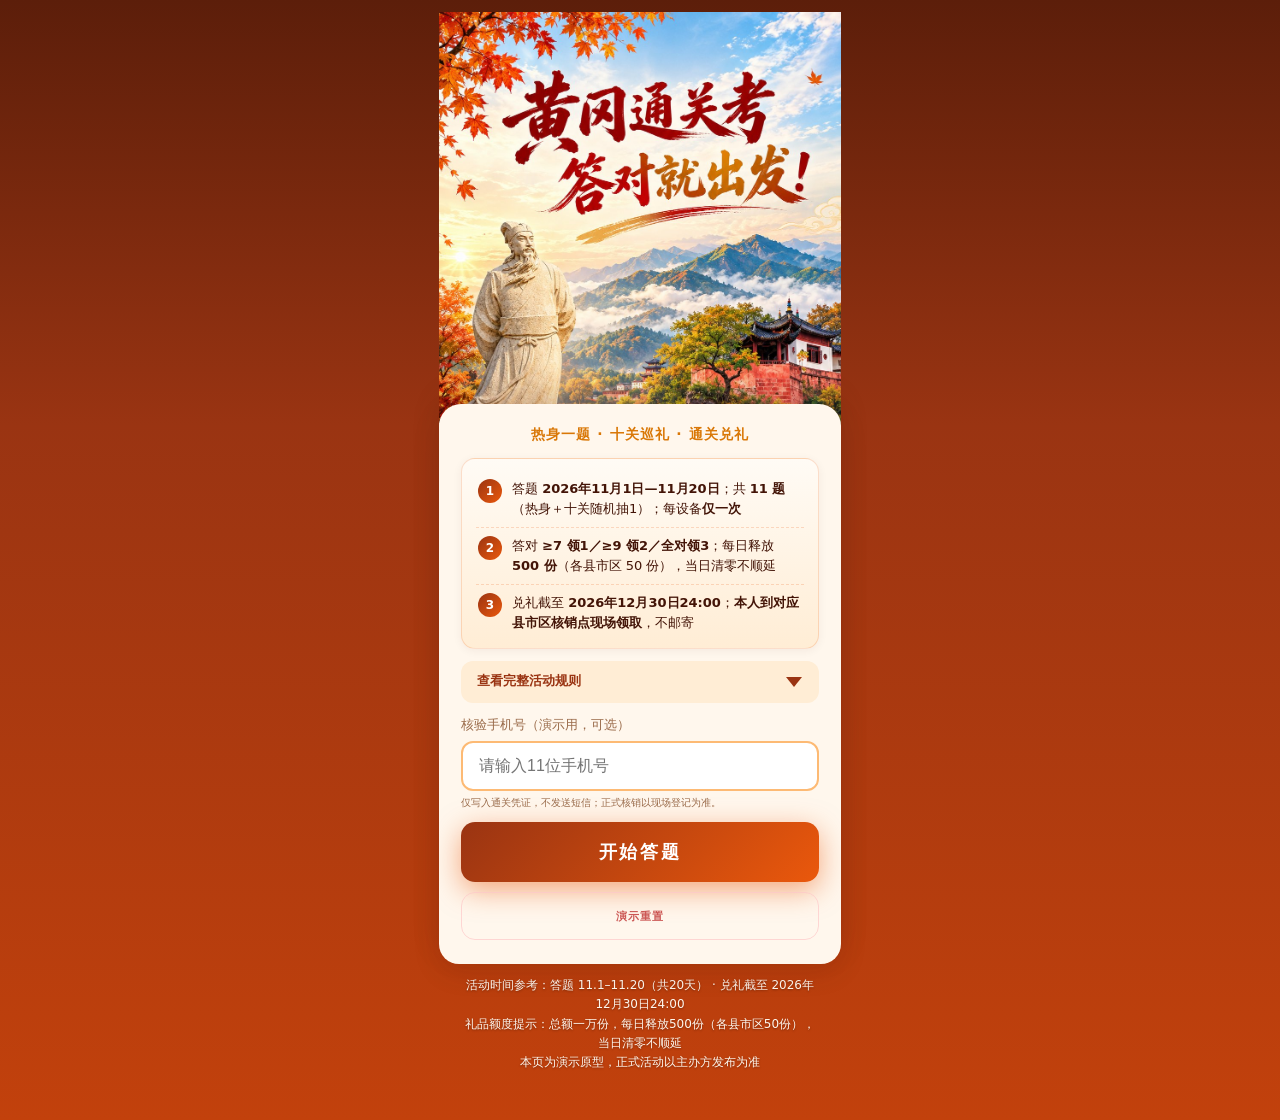
==== commit ab1291aa: "home: poster KV above the action panel Show the approved home key visual at the top of the home scre" ====
--- a/index.html
+++ b/index.html
@@ -7,17 +7,19 @@
   <meta name="description" content="黄冈通关考　答对就出发！——热身题＋十关文旅知识答题，通关兑礼。" />
   <title>黄冈通关考　答对就出发！</title>
   <link rel="icon" href="favicon.svg" type="image/svg+xml" />
-  <link rel="stylesheet" href="styles.css?v=sfx4" />
+  <link rel="stylesheet" href="styles.css?v=poster2" />
 </head>
 <body>
   <div id="app">
 
     <!-- 首页 -->
-    <section id="screen-home" class="screen active">
-      <div class="hero">
-        <div class="badge">黄冈文旅 · 引流答题</div>
-        <h1>黄冈通关考<br />答对就出发！</h1>
-        <p class="sub">热身一题 · 十关巡礼 · 通关兑礼</p>
+    <section id="screen-home" class="screen active home-with-poster">
+      <div class="home-poster" aria-hidden="true">
+        <img src="assets/home-kv.jpg?v=poster2" alt="" width="1080" height="1920" decoding="async" />
+      </div>
+      <div class="hero home-panel">
+        <h1 class="visually-hidden">黄冈通关考　答对就出发！</h1>
+        <p class="sub home-panel-kicker">热身一题 · 十关巡礼 · 通关兑礼</p>
 
         <ol class="rules-highlights">
           <li>答题 <strong>2026年11月1日—11月20日</strong>；共 <strong>11 题</strong>（热身＋十关随机抽1）；每设备<strong>仅一次</strong></li>
@@ -205,6 +207,6 @@
     <img id="lb-img" alt="东坡赤壁实景" />
   </div>
   <!-- SFX: SFXMint learning pack, CC0 -->
-  <script src="app.js?v=sfx4"></script>
+  <script src="app.js?v=sfx5"></script>
 </body>
 </html>
--- a/styles.css
+++ b/styles.css
@@ -1204,3 +1204,63 @@
 .quiz-card.flash-bad {
   box-shadow: 0 0 0 3px rgba(185, 28, 28, 0.35), var(--shadow);
 }
+
+/* —— 首页海报（本地预览 poster1） —— */
+.visually-hidden {
+  position: absolute !important;
+  width: 1px; height: 1px;
+  padding: 0; margin: -1px;
+  overflow: hidden; clip: rect(0,0,0,0);
+  white-space: nowrap; border: 0;
+}
+#screen-home.home-with-poster {
+  padding: 0;
+  gap: 0;
+}
+#screen-home.home-with-poster .home-poster {
+  position: relative;
+  width: 100%;
+  height: min(48vh, 420px);
+  overflow: hidden;
+  background: #7a1f12;
+}
+#screen-home.home-with-poster .home-poster img {
+  width: 100%;
+  height: 100%;
+  object-fit: cover;
+  object-position: center top;
+  display: block;
+}
+#screen-home.home-with-poster .home-panel {
+  margin-top: -28px;
+  position: relative;
+  z-index: 2;
+  border-radius: 22px 22px 20px 20px;
+  padding-top: 20px;
+  box-shadow: 0 -10px 28px rgba(90, 40, 10, 0.16), var(--shadow);
+}
+#screen-home.home-with-poster .home-panel::before {
+  content: "";
+  display: block;
+  width: 44px;
+  height: 4px;
+  border-radius: 2px;
+  background: var(--gold);
+  margin: 0 auto 12px;
+  opacity: 0.9;
+  /* override gold top bar from .hero::before visual clash — keep thin accent */
+}
+#screen-home.home-with-poster .home-panel.hero::before {
+  display: none;
+}
+#screen-home.home-with-poster .home-panel-kicker {
+  margin-bottom: 12px;
+}
+#screen-home.home-with-poster .footer-tip {
+  margin: 12px 14px 20px;
+}
+@media (max-width: 380px) {
+  #screen-home.home-with-poster .home-poster {
+    height: min(46vh, 380px);
+  }
+}
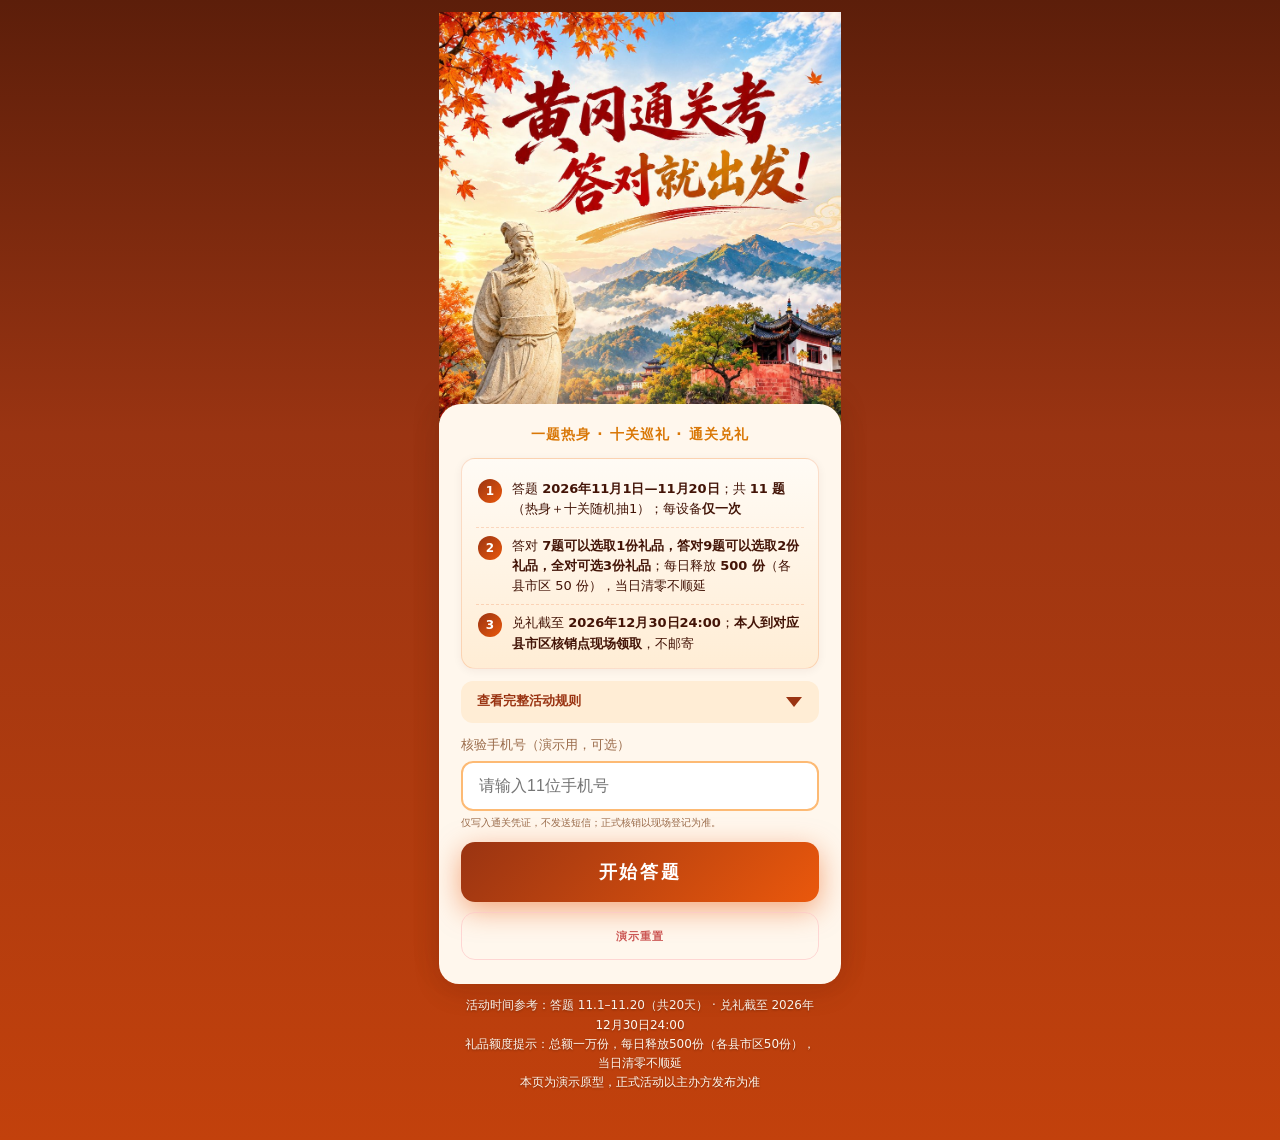
==== commit ff8ef09f: "home: spell out the gift tiers on the poster homepage Swap the kicker to 一题热身 and replace the short " ====
--- a/index.html
+++ b/index.html
@@ -7,7 +7,7 @@
   <meta name="description" content="黄冈通关考　答对就出发！——热身题＋十关文旅知识答题，通关兑礼。" />
   <title>黄冈通关考　答对就出发！</title>
   <link rel="icon" href="favicon.svg" type="image/svg+xml" />
-  <link rel="stylesheet" href="styles.css?v=poster2" />
+  <link rel="stylesheet" href="styles.css?v=copy1" />
 </head>
 <body>
   <div id="app">
@@ -15,15 +15,15 @@
     <!-- 首页 -->
     <section id="screen-home" class="screen active home-with-poster">
       <div class="home-poster" aria-hidden="true">
-        <img src="assets/home-kv.jpg?v=poster2" alt="" width="1080" height="1920" decoding="async" />
+        <img src="assets/home-kv.jpg?v=copy1" alt="" width="1080" height="1920" decoding="async" />
       </div>
       <div class="hero home-panel">
         <h1 class="visually-hidden">黄冈通关考　答对就出发！</h1>
-        <p class="sub home-panel-kicker">热身一题 · 十关巡礼 · 通关兑礼</p>
+        <p class="sub home-panel-kicker">一题热身 · 十关巡礼 · 通关兑礼</p>
 
         <ol class="rules-highlights">
           <li>答题 <strong>2026年11月1日—11月20日</strong>；共 <strong>11 题</strong>（热身＋十关随机抽1）；每设备<strong>仅一次</strong></li>
-          <li>答对 <strong>≥7 领1／≥9 领2／全对领3</strong>；每日释放 <strong>500 份</strong>（各县市区 50 份），当日清零不顺延</li>
+          <li>答对 <strong>7题可以选取1份礼品，答对9题可以选取2份礼品，全对可选3份礼品</strong>；每日释放 <strong>500 份</strong>（各县市区 50 份），当日清零不顺延</li>
           <li>兑礼截至 <strong>2026年12月30日24:00</strong>；<strong>本人到对应县市区核销点现场领取</strong>，不邮寄</li>
         </ol>
 
@@ -34,7 +34,7 @@
               <li>共 <strong>11 题</strong>：1 道热身题 ＋ 10 道关卡题（对应十个县市区）</li>
               <li>每关从 3 道备题中<strong>随机抽 1 道</strong></li>
               <li>答题时间：<strong>11月1日—11月20日</strong>（共20天）</li>
-              <li>答对 ≥7 题可领 1 份礼品；≥9 题 2 份；全对 3 份</li>
+              <li>答对7题可以选取1份礼品，答对9题可以选取2份礼品，全对可选3份礼品</li>
               <li>礼品总额一万份；每日释放 <strong>500 份</strong>（各县市区 50 份），当日清零不顺延</li>
               <li>每账号 / 设备<strong>仅一次</strong>答题资格</li>
               <li>礼品须<strong>本人到对应县市区核销点现场领取</strong>，不邮寄；兑礼截至 <strong>2026年12月30日24:00</strong></li>
